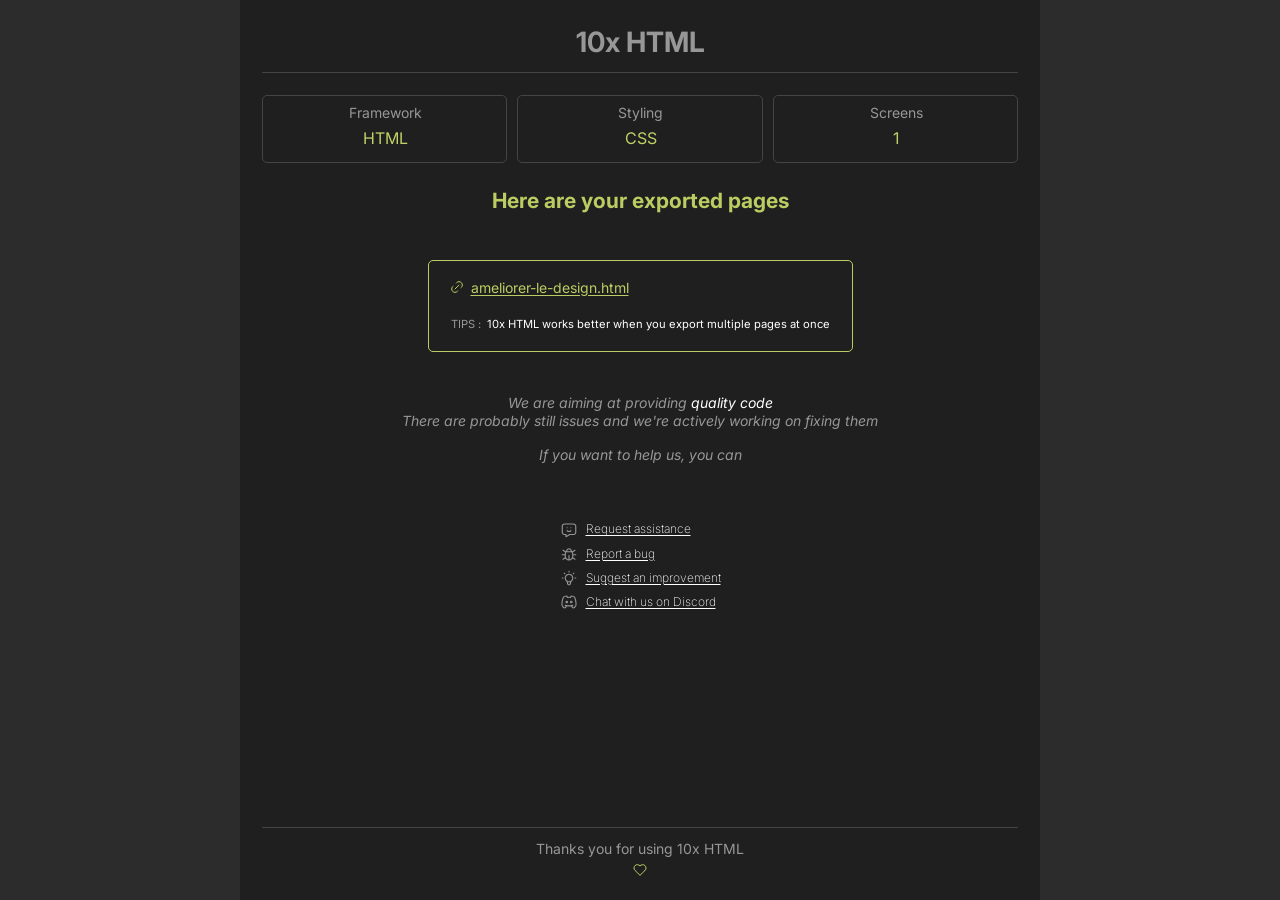
==== index.html @ b8e31357 "Add files via upload" ====
<html>
	<head>
		<link rel="preconnect" href="https://fonts.googleapis.com">
		<link rel="preconnect" href="https://fonts.gstatic.com" crossorigin>
		<link href="https://fonts.googleapis.com/css2?family=Inter:ital,opsz,wght@0,14..32,100..900;1,14..32,100..900&family=Sen:wght@400..800&display=swap" rel="stylesheet">
		
		<style>
			*{
				box-sizing: border-box;
			}
			body {
				background-color:#2C2C2C;
				color:#979797;
				text-align:center;
				line-height:130%;
				font-size:14px;
				font-family: 'Inter', sans-serif;
				margin:0;
				display:flex; flex-direction: column;
				align-items:center;
			}
			.container{
				background-color:#1F1F1F;
				display:flex; flex-direction: column; gap:12px;
				align-items:center;
				padding:14px 22px;
				max-width:800px; min-height:100%;
				width:100%;
				flex-grow:1;
			}
			p{
				margin-top:0; margin-bottom: 0;
			}
			
			/* stats */
			.stats{
				display:flex; gap:10px;
				width:100%;
			}
				
			.stat-item{
				flex-grow:1;
				border-radius:5px;
				border:1px solid #444444;
				display:flex; flex-direction: column; align-items:center; gap:4px;
				padding:8px 6px 12px 8px;
				width:100%;
			}
					
			.stat-item-line{
				display:flex; gap: 6px;
				align-items:center;
				height:24px;
			}
			.stat-item-line .value{
				font-size:16px;
				/* color:white; */
				color:#c1d166;
			}
			.stat-item-line .icon{
				width:22px; height:22px;
			}
			.stat-item-line .icon svg{
				width:100%; height:100%;
			}
			.stat-item-line .value-nb-screen{
				font-size:14px;
			}
			
			h2, a {
				color:#BBCD62;
			}
			a {
				text-decoration:none;
			}
			a:hover{
				text-decoration: underline;;
			}
			.text-white{
				color:white;
			}
			.links-wrapper{
				margin-top:16px;
				display:flex; flex-direction: column; gap:12px;
				align-items:center;
			}
			.container-warning{
				display:flex; gap:8px; align-items:flex-start;
				color:#BBCD62;
				text-align:left;
			}
			.container-warning p{
				text-align:left;
			}
			.container-warning svg{
				margin-top:2px;
			}
			.instruction-readme{
				margin-top:-8px;
				color:#979797;
				font-size:12px;
			}
			
			
			.links{
				display:flex; flex-direction: column;
				align-items: flex-start; gap:4px;
				width:max-content;
				line-height:150%;
				border-radius:5px;
				padding:16px 22px;
				/* background-color:#383838; */
				border:1px solid #BBCD62;
				margin-bottom:20px;
				margin-top:4px;
				text-align:left;
				max-width:100%;
				min-width: 260px;
			}
			.item-link{
				display:flex; gap:8px; align-items:center;
			}
			.item-link svg{
				color:#BBCD62; flex-shrink:0;
			}
			.item-link a{
				text-decoration: underline;
				text-underline-offset: 2px;
			}
			.line{
				width:100%;
				height:0;
				border-top:1px solid #444444;
				margin-top:-10px;
				margin-bottom:10px;
			}
			
			
			.footer{
				border-top:1px solid #444444;
				display:flex; flex-direction: column;
				align-items:center;
				gap:4px;
				margin-top:auto;
				padding:8px 0;
				padding-top:12px;
				width:100%;
			}
			
			.group-tips{
				display:flex; flex-direction: row; gap:6px;
				align-items:flex-start;
				font-size:80%;
				margin-top:12px;
			}
			.italic{
				font-style:italic;
			}
			
			.group-get-help{
				margin-top:10px;
				margin-bottom:20px;
				display:flex; flex-direction: column; align-items:center; gap:16px;
			}
			
			
			.help-container{
				display:flex; flex-direction: column; gap:6px;
				margin-top:40px;
				
			}
			.help-item{
				display:flex; flex-direction: row; gap:8px;
				align-items:center;
			}
			.help-item svg{
				width:18px; height:18px;
			}
			.help-item:hover{ svg{ 
				color:#BBCD62;
			}}
			.help-item a:hover{
				color:#c1d166;
			}
			.help-item a{
				color:white;
				text-decoration:underline;
				text-underline-offset: 2px;
				font-weight:200;
				font-size:12px;
			}
			
		</style>
	</head>	

	<body>
		<div class="container">
			<h1>10x HTML</h1>
			<div class="line"></div>
			
			<div class="stats">
				<div class="stat-item">
					<p class="key">Framework</p>
					<div class="stat-item-line">
						<p class="value">HTML</p>
					</div>
				</div>
				<div class="stat-item">
					<p class="key">Styling</p>
					<div class="stat-item-line">
						<p class="value">CSS</p>
					</div>
				</div>
				<div class="stat-item">
					<p class="key">Screens</p>
					<div class="stat-item-line">
						<p class="value">1</p>
					</div>
				</div>
			</div>
			
			<h2>Here are your exported pages</h2>
			
			<div class="links-wrapper">
				
				

				<div class="links">
					<!-- <a href="/page1.html">1. page1aezruy azkruya zoifuyraz oryzryr</a> -->
					<!-- <a href="/page2.html">2. page2</a> -->
								
				<div class="item-link">
					<svg width="12" height="12" viewBox="0 0 12 12" fill="none" xmlns="http://www.w3.org/2000/svg">
						<path d="M4.00004 8.00016L8.00004 4.00016M5.33337 2.00004L5.64204 1.64271C6.26724 1.01759 7.11517 0.666441 7.99928 0.666504C8.88339 0.666566 9.73126 1.01784 10.3564 1.64304C10.9815 2.26824 11.3326 3.11617 11.3326 4.00028C11.3325 4.88439 10.9812 5.73226 10.356 6.35737L10 6.66671M6.66672 10.0002L6.40205 10.3562C5.76955 10.9816 4.91591 11.3324 4.02639 11.3324C3.13686 11.3324 2.28322 10.9816 1.65072 10.3562C1.33896 10.0479 1.09145 9.68084 0.922528 9.27626C0.753605 8.87167 0.666626 8.4376 0.666626 7.99916C0.666626 7.56073 0.753605 7.12665 0.922528 6.72207C1.09145 6.31748 1.33896 5.95043 1.65072 5.64216L2.00005 5.3335" stroke="currentColor" stroke-linecap="round" stroke-linejoin="round"/>
					</svg>
					<a href="ameliorer-le-design.html">ameliorer-le-design.html</a>
				</div>

					
					<!-- tip multiple pages -->
					
					<div class='group-tips'>
						<p>TIPS : </p>
						<p class="text-white">10x HTML works better when you export multiple pages at once</p>
					</div>
					
				</div>
			</div>
			
			
			
			
			<div class="group-get-help">
				<p class="italic">
					We are aiming at providing <span class="text-white">quality code</span><br />
					There are probably still issues and we're actively working on fixing them
				</p>
				
				<p class="italic">If you want to help us, you can</p>
				
				<div class='help-container'>
					<!-- assistance -->
					<div class='help-item'>
						<svg width="16" height="16" viewBox="0 0 16 16" fill="none" xmlns="http://www.w3.org/2000/svg">
							<path d="M6.33333 5.99984H6.34M9.66667 5.99984H9.67333M6.33333 8.6665C6.55059 8.88824 6.8099 9.06439 7.09608 9.18464C7.38227 9.3049 7.68957 9.36684 8 9.36684C8.31043 9.36684 8.61773 9.3049 8.90392 9.18464C9.1901 9.06439 9.44941 8.88824 9.66667 8.6665M12 2.6665C12.5304 2.6665 13.0391 2.87722 13.4142 3.25229C13.7893 3.62736 14 4.13607 14 4.6665V9.99984C14 10.5303 13.7893 11.039 13.4142 11.4141C13.0391 11.7891 12.5304 11.9998 12 11.9998H8.66667L5.33333 13.9998V11.9998H4C3.46957 11.9998 2.96086 11.7891 2.58579 11.4141C2.21071 11.039 2 10.5303 2 9.99984V4.6665C2 4.13607 2.21071 3.62736 2.58579 3.25229C2.96086 2.87722 3.46957 2.6665 4 2.6665H12Z" stroke="currentColor" stroke-linecap="round" stroke-linejoin="round"/>
						</svg>
						<a href=https://tally.so/r/mKgYrg target="_blank">Request assistance</a>
					</div>
					
					<!-- report bug -->
					<div class='help-item'>
						<svg width="16" height="16" viewBox="0 0 16 16" fill="none" xmlns="http://www.w3.org/2000/svg">
							<path d="M6 6.00016V5.3335C6 4.80306 6.21071 4.29436 6.58579 3.91928C6.96086 3.54421 7.46957 3.3335 8 3.3335C8.53043 3.3335 9.03914 3.54421 9.41421 3.91928C9.78929 4.29436 10 4.80306 10 5.3335V6.00016M8 13.3335C8.88406 13.3335 9.7319 12.9823 10.357 12.3572C10.9821 11.7321 11.3333 10.8842 11.3333 10.0002V8.00016C11.294 7.28588 11.0637 6.59522 10.6667 6.00016H5.33333C4.93627 6.59522 4.70605 7.28588 4.66667 8.00016V10.0002C4.66667 10.8842 5.01786 11.7321 5.64298 12.3572C6.2681 12.9823 7.11595 13.3335 8 13.3335ZM8 13.3335V9.3335M2 8.66683H4.66667M11.3333 8.66683H14M2.66667 12.6668L4.9 11.3335M13.3334 12.6668L11.1 11.3335M2.66667 4.66683L5.16667 6.26683M13.3333 4.66683L10.8333 6.26683" stroke="currentColor" stroke-linecap="round" stroke-linejoin="round"/>
						</svg>
						<a href=https://tally.so/r/mBgzY1 target="_blank">Report a bug</a>
					</div>
					
					<!-- feature idea -->
					<div class='help-item'>
						<svg width="16" height="16" viewBox="0 0 16 16" fill="none" xmlns="http://www.w3.org/2000/svg">
							<path d="M2 8H2.66667M8 2V2.66667M13.3333 8H14M3.73333 3.73333L4.2 4.2M12.2667 3.73333L11.8 4.2M6.46667 11.3333H9.53334M6 10.6667C5.44031 10.2469 5.02689 9.66168 4.81829 8.99389C4.60969 8.32611 4.61649 7.60961 4.83772 6.94591C5.05896 6.2822 5.48341 5.70493 6.05097 5.29586C6.61852 4.88679 7.30039 4.66667 8 4.66667C8.69961 4.66667 9.38148 4.88679 9.94903 5.29586C10.5166 5.70493 10.941 6.2822 11.1623 6.94591C11.3835 7.60961 11.3903 8.32611 11.1817 8.99389C10.9731 9.66168 10.5597 10.2469 10 10.6667C9.73971 10.9243 9.54373 11.2396 9.42791 11.5871C9.3121 11.9345 9.2797 12.3044 9.33333 12.6667C9.33333 13.0203 9.19286 13.3594 8.94281 13.6095C8.69276 13.8595 8.35362 14 8 14C7.64638 14 7.30724 13.8595 7.05719 13.6095C6.80714 13.3594 6.66667 13.0203 6.66667 12.6667C6.7203 12.3044 6.6879 11.9345 6.57209 11.5871C6.45627 11.2396 6.26029 10.9243 6 10.6667Z" stroke="currentColor" stroke-linecap="round" stroke-linejoin="round"/>
						</svg>
						<a href=https://tally.so/r/nGgvOk target="_blank">Suggest an improvement</a>
					</div>
					
					<!-- join discord -->
					<div class='help-item'>
						<svg width="16" height="16" viewBox="0 0 16 16" fill="none" xmlns="http://www.w3.org/2000/svg">
							<path d="M10.3333 11.3332C10.3333 11.9998 11.3333 13.3332 11.6667 13.3332C12.6667 13.3332 13.5553 12.2218 14 11.3332C14.4447 10.2218 14.3333 7.4445 13 3.6665C12.0287 2.98984 11 2.77317 9.99999 2.6665L9.35199 3.9485C8.45793 3.79417 7.54404 3.79417 6.64999 3.9485L5.99999 2.6665C4.99999 2.77317 3.97132 2.98984 2.99999 3.6665C1.66665 7.4445 1.55532 10.2218 1.99999 11.3332C2.44465 12.2218 3.33332 13.3332 4.33332 13.3332C4.66665 13.3332 5.66665 11.9998 5.66665 11.3332M4.66665 10.9998C6.99998 11.6665 8.99998 11.6665 11.3333 10.9998M5.33331 7.99984C5.33331 8.17665 5.40355 8.34622 5.52858 8.47124C5.6536 8.59627 5.82317 8.6665 5.99998 8.6665C6.17679 8.6665 6.34636 8.59627 6.47138 8.47124C6.59641 8.34622 6.66665 8.17665 6.66665 7.99984C6.66665 7.82303 6.59641 7.65346 6.47138 7.52843C6.34636 7.40341 6.17679 7.33317 5.99998 7.33317C5.82317 7.33317 5.6536 7.40341 5.52858 7.52843C5.40355 7.65346 5.33331 7.82303 5.33331 7.99984ZM9.33331 7.99984C9.33331 8.17665 9.40355 8.34622 9.52858 8.47124C9.6536 8.59627 9.82317 8.6665 9.99998 8.6665C10.1768 8.6665 10.3464 8.59627 10.4714 8.47124C10.5964 8.34622 10.6666 8.17665 10.6666 7.99984C10.6666 7.82303 10.5964 7.65346 10.4714 7.52843C10.3464 7.40341 10.1768 7.33317 9.99998 7.33317C9.82317 7.33317 9.6536 7.40341 9.52858 7.52843C9.40355 7.65346 9.33331 7.82303 9.33331 7.99984Z" stroke="currentColor" stroke-linecap="round" stroke-linejoin="round"/>
						</svg>
						<a href=https://discord.gg/FNtZq66Db8 target="_blank">Chat with us on Discord</a>
					</div>
				</div>
			</div>
			
			
			
			<!-- footer help -->
			<div class='footer'>
				<p>Thanks you for using 10x HTML</p>
				<svg width="16" height="16" viewBox="0 0 16 16" fill="none" xmlns="http://www.w3.org/2000/svg">
					<path d="M13 8.38145L8 13.3335L3 8.38145C2.6702 8.06053 2.41043 7.67479 2.23703 7.24854C2.06363 6.82229 1.98037 6.36475 1.99249 5.90474C2.00461 5.44473 2.11184 4.99221 2.30744 4.57568C2.50303 4.15914 2.78275 3.78762 3.12899 3.4845C3.47522 3.18139 3.88047 2.95324 4.3192 2.81444C4.75794 2.67563 5.22067 2.62917 5.67824 2.67799C6.13582 2.7268 6.57833 2.86982 6.97791 3.09806C7.3775 3.32629 7.7255 3.63478 8 4.00412C8.27569 3.63747 8.62409 3.33166 9.0234 3.10585C9.42271 2.88004 9.86433 2.73908 10.3206 2.6918C10.7769 2.64451 11.2381 2.69192 11.6752 2.83105C12.1123 2.97017 12.516 3.19803 12.861 3.50036C13.206 3.80269 13.4849 4.17297 13.6803 4.58805C13.8756 5.00312 13.9832 5.45404 13.9962 5.91259C14.0092 6.37114 13.9275 6.82745 13.7561 7.25295C13.5847 7.67846 13.3273 8.064 13 8.38545" stroke="#BBCD62" stroke-linecap="round" stroke-linejoin="round"/>
				</svg>
			</div>
			
		</div>
	</body>
</html>
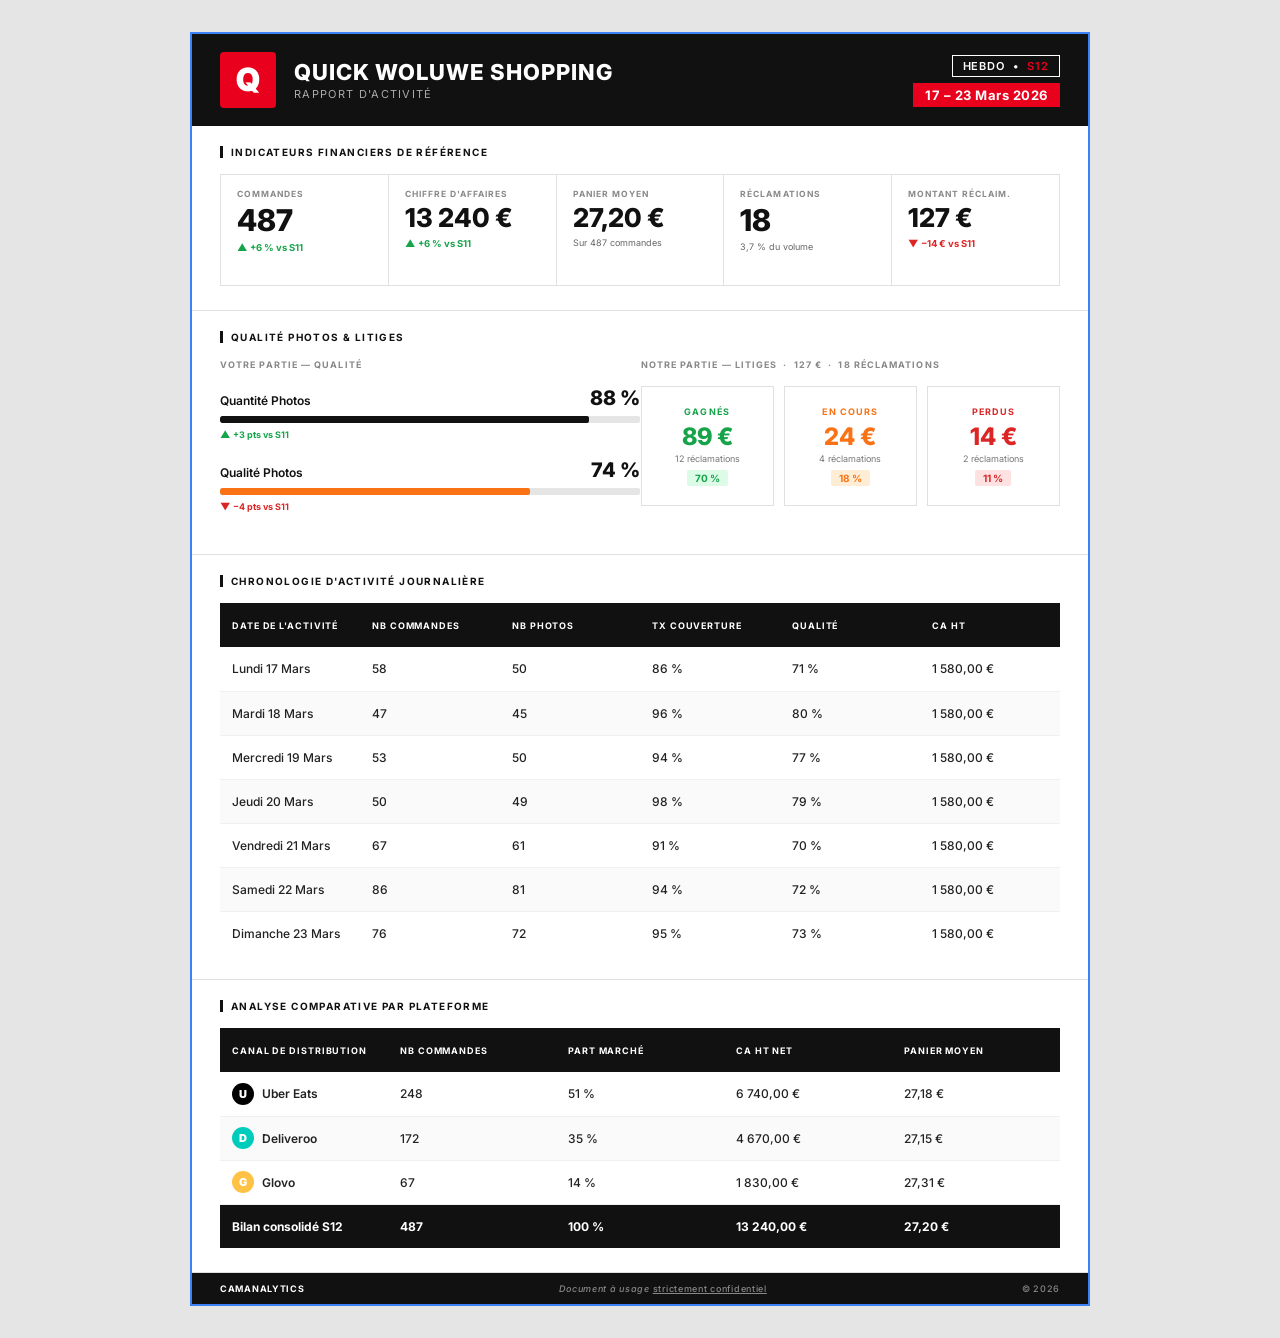
==== commit d8bb5efb: "Update print statement from 'Hello' to 'Goodbye'" ====
--- a/index.html
+++ b/index.html
@@ -1,308 +1,627 @@
-<html>
-	<head>
-		<link rel="preconnect" href="https://fonts.googleapis.com">
-		<link rel="preconnect" href="https://fonts.gstatic.com" crossorigin>
-		<link href="https://fonts.googleapis.com/css2?family=Inter:ital,opsz,wght@0,14..32,100..900;1,14..32,100..900&family=Sen:wght@400..800&display=swap" rel="stylesheet">
-		
-		<style>
-			*{
-				box-sizing: border-box;
-			}
-			body {
-				background-color:#2C2C2C;
-				color:#979797;
-				text-align:center;
-				line-height:130%;
-				font-size:14px;
-				font-family: 'Inter', sans-serif;
-				margin:0;
-				display:flex; flex-direction: column;
-				align-items:center;
-			}
-			.container{
-				background-color:#1F1F1F;
-				display:flex; flex-direction: column; gap:12px;
-				align-items:center;
-				padding:14px 22px;
-				max-width:800px; min-height:100%;
-				width:100%;
-				flex-grow:1;
-			}
-			p{
-				margin-top:0; margin-bottom: 0;
-			}
-			
-			/* stats */
-			.stats{
-				display:flex; gap:10px;
-				width:100%;
-			}
-				
-			.stat-item{
-				flex-grow:1;
-				border-radius:5px;
-				border:1px solid #444444;
-				display:flex; flex-direction: column; align-items:center; gap:4px;
-				padding:8px 6px 12px 8px;
-				width:100%;
-			}
-					
-			.stat-item-line{
-				display:flex; gap: 6px;
-				align-items:center;
-				height:24px;
-			}
-			.stat-item-line .value{
-				font-size:16px;
-				/* color:white; */
-				color:#c1d166;
-			}
-			.stat-item-line .icon{
-				width:22px; height:22px;
-			}
-			.stat-item-line .icon svg{
-				width:100%; height:100%;
-			}
-			.stat-item-line .value-nb-screen{
-				font-size:14px;
-			}
-			
-			h2, a {
-				color:#BBCD62;
-			}
-			a {
-				text-decoration:none;
-			}
-			a:hover{
-				text-decoration: underline;;
-			}
-			.text-white{
-				color:white;
-			}
-			.links-wrapper{
-				margin-top:16px;
-				display:flex; flex-direction: column; gap:12px;
-				align-items:center;
-			}
-			.container-warning{
-				display:flex; gap:8px; align-items:flex-start;
-				color:#BBCD62;
-				text-align:left;
-			}
-			.container-warning p{
-				text-align:left;
-			}
-			.container-warning svg{
-				margin-top:2px;
-			}
-			.instruction-readme{
-				margin-top:-8px;
-				color:#979797;
-				font-size:12px;
-			}
-			
-			
-			.links{
-				display:flex; flex-direction: column;
-				align-items: flex-start; gap:4px;
-				width:max-content;
-				line-height:150%;
-				border-radius:5px;
-				padding:16px 22px;
-				/* background-color:#383838; */
-				border:1px solid #BBCD62;
-				margin-bottom:20px;
-				margin-top:4px;
-				text-align:left;
-				max-width:100%;
-				min-width: 260px;
-			}
-			.item-link{
-				display:flex; gap:8px; align-items:center;
-			}
-			.item-link svg{
-				color:#BBCD62; flex-shrink:0;
-			}
-			.item-link a{
-				text-decoration: underline;
-				text-underline-offset: 2px;
-			}
-			.line{
-				width:100%;
-				height:0;
-				border-top:1px solid #444444;
-				margin-top:-10px;
-				margin-bottom:10px;
-			}
-			
-			
-			.footer{
-				border-top:1px solid #444444;
-				display:flex; flex-direction: column;
-				align-items:center;
-				gap:4px;
-				margin-top:auto;
-				padding:8px 0;
-				padding-top:12px;
-				width:100%;
-			}
-			
-			.group-tips{
-				display:flex; flex-direction: row; gap:6px;
-				align-items:flex-start;
-				font-size:80%;
-				margin-top:12px;
-			}
-			.italic{
-				font-style:italic;
-			}
-			
-			.group-get-help{
-				margin-top:10px;
-				margin-bottom:20px;
-				display:flex; flex-direction: column; align-items:center; gap:16px;
-			}
-			
-			
-			.help-container{
-				display:flex; flex-direction: column; gap:6px;
-				margin-top:40px;
-				
-			}
-			.help-item{
-				display:flex; flex-direction: row; gap:8px;
-				align-items:center;
-			}
-			.help-item svg{
-				width:18px; height:18px;
-			}
-			.help-item:hover{ svg{ 
-				color:#BBCD62;
-			}}
-			.help-item a:hover{
-				color:#c1d166;
-			}
-			.help-item a{
-				color:white;
-				text-decoration:underline;
-				text-underline-offset: 2px;
-				font-weight:200;
-				font-size:12px;
-			}
-			
-		</style>
-	</head>	
-
-	<body>
-		<div class="container">
-			<h1>10x HTML</h1>
-			<div class="line"></div>
-			
-			<div class="stats">
-				<div class="stat-item">
-					<p class="key">Framework</p>
-					<div class="stat-item-line">
-						<p class="value">HTML</p>
-					</div>
-				</div>
-				<div class="stat-item">
-					<p class="key">Styling</p>
-					<div class="stat-item-line">
-						<p class="value">CSS</p>
-					</div>
-				</div>
-				<div class="stat-item">
-					<p class="key">Screens</p>
-					<div class="stat-item-line">
-						<p class="value">1</p>
-					</div>
-				</div>
-			</div>
-			
-			<h2>Here are your exported pages</h2>
-			
-			<div class="links-wrapper">
-				
-				
-
-				<div class="links">
-					<!-- <a href="/page1.html">1. page1aezruy azkruya zoifuyraz oryzryr</a> -->
-					<!-- <a href="/page2.html">2. page2</a> -->
-								
-				<div class="item-link">
-					<svg width="12" height="12" viewBox="0 0 12 12" fill="none" xmlns="http://www.w3.org/2000/svg">
-						<path d="M4.00004 8.00016L8.00004 4.00016M5.33337 2.00004L5.64204 1.64271C6.26724 1.01759 7.11517 0.666441 7.99928 0.666504C8.88339 0.666566 9.73126 1.01784 10.3564 1.64304C10.9815 2.26824 11.3326 3.11617 11.3326 4.00028C11.3325 4.88439 10.9812 5.73226 10.356 6.35737L10 6.66671M6.66672 10.0002L6.40205 10.3562C5.76955 10.9816 4.91591 11.3324 4.02639 11.3324C3.13686 11.3324 2.28322 10.9816 1.65072 10.3562C1.33896 10.0479 1.09145 9.68084 0.922528 9.27626C0.753605 8.87167 0.666626 8.4376 0.666626 7.99916C0.666626 7.56073 0.753605 7.12665 0.922528 6.72207C1.09145 6.31748 1.33896 5.95043 1.65072 5.64216L2.00005 5.3335" stroke="currentColor" stroke-linecap="round" stroke-linejoin="round"/>
-					</svg>
-					<a href="ameliorer-le-design.html">ameliorer-le-design.html</a>
-				</div>
-
-					
-					<!-- tip multiple pages -->
-					
-					<div class='group-tips'>
-						<p>TIPS : </p>
-						<p class="text-white">10x HTML works better when you export multiple pages at once</p>
-					</div>
-					
-				</div>
-			</div>
-			
-			
-			
-			
-			<div class="group-get-help">
-				<p class="italic">
-					We are aiming at providing <span class="text-white">quality code</span><br />
-					There are probably still issues and we're actively working on fixing them
-				</p>
-				
-				<p class="italic">If you want to help us, you can</p>
-				
-				<div class='help-container'>
-					<!-- assistance -->
-					<div class='help-item'>
-						<svg width="16" height="16" viewBox="0 0 16 16" fill="none" xmlns="http://www.w3.org/2000/svg">
-							<path d="M6.33333 5.99984H6.34M9.66667 5.99984H9.67333M6.33333 8.6665C6.55059 8.88824 6.8099 9.06439 7.09608 9.18464C7.38227 9.3049 7.68957 9.36684 8 9.36684C8.31043 9.36684 8.61773 9.3049 8.90392 9.18464C9.1901 9.06439 9.44941 8.88824 9.66667 8.6665M12 2.6665C12.5304 2.6665 13.0391 2.87722 13.4142 3.25229C13.7893 3.62736 14 4.13607 14 4.6665V9.99984C14 10.5303 13.7893 11.039 13.4142 11.4141C13.0391 11.7891 12.5304 11.9998 12 11.9998H8.66667L5.33333 13.9998V11.9998H4C3.46957 11.9998 2.96086 11.7891 2.58579 11.4141C2.21071 11.039 2 10.5303 2 9.99984V4.6665C2 4.13607 2.21071 3.62736 2.58579 3.25229C2.96086 2.87722 3.46957 2.6665 4 2.6665H12Z" stroke="currentColor" stroke-linecap="round" stroke-linejoin="round"/>
-						</svg>
-						<a href=https://tally.so/r/mKgYrg target="_blank">Request assistance</a>
-					</div>
-					
-					<!-- report bug -->
-					<div class='help-item'>
-						<svg width="16" height="16" viewBox="0 0 16 16" fill="none" xmlns="http://www.w3.org/2000/svg">
-							<path d="M6 6.00016V5.3335C6 4.80306 6.21071 4.29436 6.58579 3.91928C6.96086 3.54421 7.46957 3.3335 8 3.3335C8.53043 3.3335 9.03914 3.54421 9.41421 3.91928C9.78929 4.29436 10 4.80306 10 5.3335V6.00016M8 13.3335C8.88406 13.3335 9.7319 12.9823 10.357 12.3572C10.9821 11.7321 11.3333 10.8842 11.3333 10.0002V8.00016C11.294 7.28588 11.0637 6.59522 10.6667 6.00016H5.33333C4.93627 6.59522 4.70605 7.28588 4.66667 8.00016V10.0002C4.66667 10.8842 5.01786 11.7321 5.64298 12.3572C6.2681 12.9823 7.11595 13.3335 8 13.3335ZM8 13.3335V9.3335M2 8.66683H4.66667M11.3333 8.66683H14M2.66667 12.6668L4.9 11.3335M13.3334 12.6668L11.1 11.3335M2.66667 4.66683L5.16667 6.26683M13.3333 4.66683L10.8333 6.26683" stroke="currentColor" stroke-linecap="round" stroke-linejoin="round"/>
-						</svg>
-						<a href=https://tally.so/r/mBgzY1 target="_blank">Report a bug</a>
-					</div>
-					
-					<!-- feature idea -->
-					<div class='help-item'>
-						<svg width="16" height="16" viewBox="0 0 16 16" fill="none" xmlns="http://www.w3.org/2000/svg">
-							<path d="M2 8H2.66667M8 2V2.66667M13.3333 8H14M3.73333 3.73333L4.2 4.2M12.2667 3.73333L11.8 4.2M6.46667 11.3333H9.53334M6 10.6667C5.44031 10.2469 5.02689 9.66168 4.81829 8.99389C4.60969 8.32611 4.61649 7.60961 4.83772 6.94591C5.05896 6.2822 5.48341 5.70493 6.05097 5.29586C6.61852 4.88679 7.30039 4.66667 8 4.66667C8.69961 4.66667 9.38148 4.88679 9.94903 5.29586C10.5166 5.70493 10.941 6.2822 11.1623 6.94591C11.3835 7.60961 11.3903 8.32611 11.1817 8.99389C10.9731 9.66168 10.5597 10.2469 10 10.6667C9.73971 10.9243 9.54373 11.2396 9.42791 11.5871C9.3121 11.9345 9.2797 12.3044 9.33333 12.6667C9.33333 13.0203 9.19286 13.3594 8.94281 13.6095C8.69276 13.8595 8.35362 14 8 14C7.64638 14 7.30724 13.8595 7.05719 13.6095C6.80714 13.3594 6.66667 13.0203 6.66667 12.6667C6.7203 12.3044 6.6879 11.9345 6.57209 11.5871C6.45627 11.2396 6.26029 10.9243 6 10.6667Z" stroke="currentColor" stroke-linecap="round" stroke-linejoin="round"/>
-						</svg>
-						<a href=https://tally.so/r/nGgvOk target="_blank">Suggest an improvement</a>
-					</div>
-					
-					<!-- join discord -->
-					<div class='help-item'>
-						<svg width="16" height="16" viewBox="0 0 16 16" fill="none" xmlns="http://www.w3.org/2000/svg">
-							<path d="M10.3333 11.3332C10.3333 11.9998 11.3333 13.3332 11.6667 13.3332C12.6667 13.3332 13.5553 12.2218 14 11.3332C14.4447 10.2218 14.3333 7.4445 13 3.6665C12.0287 2.98984 11 2.77317 9.99999 2.6665L9.35199 3.9485C8.45793 3.79417 7.54404 3.79417 6.64999 3.9485L5.99999 2.6665C4.99999 2.77317 3.97132 2.98984 2.99999 3.6665C1.66665 7.4445 1.55532 10.2218 1.99999 11.3332C2.44465 12.2218 3.33332 13.3332 4.33332 13.3332C4.66665 13.3332 5.66665 11.9998 5.66665 11.3332M4.66665 10.9998C6.99998 11.6665 8.99998 11.6665 11.3333 10.9998M5.33331 7.99984C5.33331 8.17665 5.40355 8.34622 5.52858 8.47124C5.6536 8.59627 5.82317 8.6665 5.99998 8.6665C6.17679 8.6665 6.34636 8.59627 6.47138 8.47124C6.59641 8.34622 6.66665 8.17665 6.66665 7.99984C6.66665 7.82303 6.59641 7.65346 6.47138 7.52843C6.34636 7.40341 6.17679 7.33317 5.99998 7.33317C5.82317 7.33317 5.6536 7.40341 5.52858 7.52843C5.40355 7.65346 5.33331 7.82303 5.33331 7.99984ZM9.33331 7.99984C9.33331 8.17665 9.40355 8.34622 9.52858 8.47124C9.6536 8.59627 9.82317 8.6665 9.99998 8.6665C10.1768 8.6665 10.3464 8.59627 10.4714 8.47124C10.5964 8.34622 10.6666 8.17665 10.6666 7.99984C10.6666 7.82303 10.5964 7.65346 10.4714 7.52843C10.3464 7.40341 10.1768 7.33317 9.99998 7.33317C9.82317 7.33317 9.6536 7.40341 9.52858 7.52843C9.40355 7.65346 9.33331 7.82303 9.33331 7.99984Z" stroke="currentColor" stroke-linecap="round" stroke-linejoin="round"/>
-						</svg>
-						<a href=https://discord.gg/FNtZq66Db8 target="_blank">Chat with us on Discord</a>
-					</div>
-				</div>
-			</div>
-			
-			
-			
-			<!-- footer help -->
-			<div class='footer'>
-				<p>Thanks you for using 10x HTML</p>
-				<svg width="16" height="16" viewBox="0 0 16 16" fill="none" xmlns="http://www.w3.org/2000/svg">
-					<path d="M13 8.38145L8 13.3335L3 8.38145C2.6702 8.06053 2.41043 7.67479 2.23703 7.24854C2.06363 6.82229 1.98037 6.36475 1.99249 5.90474C2.00461 5.44473 2.11184 4.99221 2.30744 4.57568C2.50303 4.15914 2.78275 3.78762 3.12899 3.4845C3.47522 3.18139 3.88047 2.95324 4.3192 2.81444C4.75794 2.67563 5.22067 2.62917 5.67824 2.67799C6.13582 2.7268 6.57833 2.86982 6.97791 3.09806C7.3775 3.32629 7.7255 3.63478 8 4.00412C8.27569 3.63747 8.62409 3.33166 9.0234 3.10585C9.42271 2.88004 9.86433 2.73908 10.3206 2.6918C10.7769 2.64451 11.2381 2.69192 11.6752 2.83105C12.1123 2.97017 12.516 3.19803 12.861 3.50036C13.206 3.80269 13.4849 4.17297 13.6803 4.58805C13.8756 5.00312 13.9832 5.45404 13.9962 5.91259C14.0092 6.37114 13.9275 6.82745 13.7561 7.25295C13.5847 7.67846 13.3273 8.064 13 8.38545" stroke="#BBCD62" stroke-linecap="round" stroke-linejoin="round"/>
-				</svg>
-			</div>
-			
-		</div>
-	</body>
-</html>+<!DOCTYPE html>
+<html lang="fr">
+<head>
+  <meta charset="UTF-8" />
+  <meta name="viewport" content="width=device-width, initial-scale=1.0" />
+  <title>Quick Woluwe Shopping — Rapport Hebdo S12</title>
+  <style>
+    @import url('https://fonts.googleapis.com/css2?family=Inter:wght@300;400;500;600;700;800;900&display=swap');
+
+    *, *::before, *::after { box-sizing: border-box; margin: 0; padding: 0; }
+
+    body {
+      font-family: 'Inter', sans-serif;
+      background: #e5e5e5;
+      display: flex;
+      justify-content: center;
+      padding: 32px 16px;
+      min-height: 100vh;
+    }
+
+    .page {
+      width: 900px;
+      background: #fff;
+      border: 2px solid #3b82f6;
+      overflow: hidden;
+    }
+
+    /* ── HEADER ── */
+    .header {
+      background: #111;
+      color: #fff;
+      display: flex;
+      align-items: center;
+      justify-content: space-between;
+      padding: 18px 28px;
+    }
+
+    .header-left {
+      display: flex;
+      align-items: center;
+      gap: 18px;
+    }
+
+    .logo-box {
+      background: #e8001c;
+      width: 56px;
+      height: 56px;
+      display: flex;
+      align-items: center;
+      justify-content: center;
+      border-radius: 4px;
+      flex-shrink: 0;
+    }
+
+    .logo-box span {
+      color: #fff;
+      font-size: 32px;
+      font-weight: 900;
+      line-height: 1;
+    }
+
+    .header-title h1 {
+      font-size: 22px;
+      font-weight: 800;
+      letter-spacing: 0.04em;
+      text-transform: uppercase;
+    }
+
+    .header-title p {
+      font-size: 11px;
+      font-weight: 400;
+      letter-spacing: 0.12em;
+      color: #aaa;
+      text-transform: uppercase;
+      margin-top: 2px;
+    }
+
+    .header-right {
+      text-align: right;
+    }
+
+    .badge-week {
+      display: inline-block;
+      border: 1px solid #fff;
+      padding: 3px 10px;
+      font-size: 11px;
+      font-weight: 600;
+      letter-spacing: 0.08em;
+      text-transform: uppercase;
+      margin-bottom: 6px;
+    }
+
+    .badge-week span {
+      color: #e8001c;
+    }
+
+    .header-date {
+      font-size: 13px;
+      font-weight: 700;
+      letter-spacing: 0.04em;
+      background: #e8001c;
+      padding: 4px 12px;
+      display: inline-block;
+    }
+
+    /* ── SECTIONS ── */
+    .section {
+      padding: 20px 28px 24px;
+      border-bottom: 1px solid #e0e0e0;
+    }
+
+    .section:last-child { border-bottom: none; }
+
+    .section-title {
+      font-size: 10px;
+      font-weight: 700;
+      letter-spacing: 0.14em;
+      text-transform: uppercase;
+      color: #111;
+      margin-bottom: 16px;
+      display: flex;
+      align-items: center;
+      gap: 8px;
+    }
+
+    .section-title::before {
+      content: '';
+      display: inline-block;
+      width: 3px;
+      height: 12px;
+      background: #111;
+    }
+
+    /* ── KPI CARDS ── */
+    .kpi-row {
+      display: grid;
+      grid-template-columns: repeat(5, 1fr);
+      gap: 1px;
+      background: #e0e0e0;
+      border: 1px solid #e0e0e0;
+    }
+
+    .kpi-card {
+      background: #fff;
+      padding: 14px 16px 12px;
+      min-height: 110px;
+      display: flex;
+      flex-direction: column;
+      justify-content: flex-start;
+    }
+
+    .kpi-label {
+      font-size: 8.5px;
+      font-weight: 700;
+      letter-spacing: 0.12em;
+      text-transform: uppercase;
+      color: #888;
+      margin-bottom: 6px;
+    }
+
+    .kpi-value {
+      font-size: 30px;
+      font-weight: 800;
+      color: #111;
+      line-height: 1;
+      margin-bottom: 6px;
+    }
+
+    .kpi-value.euro::after { content: ' €'; font-size: 22px; }
+
+    .kpi-sub {
+      font-size: 9px;
+      color: #666;
+      margin-bottom: 4px;
+    }
+
+    .delta {
+      font-size: 9.5px;
+      font-weight: 700;
+      display: flex;
+      align-items: center;
+      gap: 3px;
+    }
+    .delta.up   { color: #16a34a; }
+    .delta.down { color: #dc2626; }
+
+    .delta .arrow { font-size: 10px; }
+
+    /* ── QUALITÉ & LITIGES ── */
+    .qualite-grid {
+      display: grid;
+      grid-template-columns: 1fr 1px 1fr;
+      gap: 0;
+    }
+
+    .qualite-divider {
+      background: #e0e0e0;
+      margin: 0 24px;
+    }
+
+    .qualite-sub-title {
+      font-size: 9px;
+      font-weight: 700;
+      letter-spacing: 0.12em;
+      text-transform: uppercase;
+      color: #888;
+      margin-bottom: 16px;
+    }
+
+    .progress-item {
+      margin-bottom: 18px;
+    }
+
+    .progress-header {
+      display: flex;
+      justify-content: space-between;
+      align-items: baseline;
+      margin-bottom: 6px;
+    }
+
+    .progress-label {
+      font-size: 12px;
+      font-weight: 600;
+      color: #111;
+    }
+
+    .progress-pct {
+      font-size: 20px;
+      font-weight: 800;
+      color: #111;
+    }
+
+    .progress-bar-bg {
+      height: 7px;
+      background: #e5e5e5;
+      border-radius: 2px;
+      overflow: hidden;
+      margin-bottom: 5px;
+    }
+
+    .progress-bar-fill {
+      height: 100%;
+      border-radius: 2px;
+    }
+    .fill-dark   { background: #111; }
+    .fill-orange { background: #f97316; }
+
+    .litiges-cards {
+      display: grid;
+      grid-template-columns: repeat(3, 1fr);
+      gap: 10px;
+    }
+
+    .litige-card {
+      border: 1px solid #e0e0e0;
+      padding: 12px 14px;
+      text-align: center;
+      min-height: 120px;
+      display: flex;
+      flex-direction: column;
+      align-items: center;
+      justify-content: center;
+    }
+
+    .litige-card-label {
+      font-size: 9px;
+      font-weight: 700;
+      letter-spacing: 0.12em;
+      text-transform: uppercase;
+      margin-bottom: 8px;
+    }
+    .litige-card-label.green  { color: #16a34a; }
+    .litige-card-label.orange { color: #f97316; }
+    .litige-card-label.red    { color: #dc2626; }
+
+    .litige-card-amount {
+      font-size: 24px;
+      font-weight: 800;
+      line-height: 1;
+      margin-bottom: 4px;
+    }
+    .litige-card-amount.green  { color: #16a34a; }
+    .litige-card-amount.orange { color: #f97316; }
+    .litige-card-amount.red    { color: #dc2626; }
+
+    .litige-card-rec {
+      font-size: 9px;
+      color: #777;
+      margin-bottom: 6px;
+    }
+
+    .litige-card-pct {
+      display: inline-block;
+      padding: 2px 8px;
+      font-size: 10px;
+      font-weight: 700;
+      border-radius: 2px;
+    }
+    .pct-green  { background: #dcfce7; color: #16a34a; }
+    .pct-orange { background: #ffedd5; color: #f97316; }
+    .pct-red    { background: #fee2e2; color: #dc2626; }
+
+    /* ── TABLE SHARED ── */
+    table {
+      width: 100%;
+      border-collapse: collapse;
+      table-layout: fixed;
+    }
+
+    thead tr {
+      background: #111;
+      color: #fff;
+    }
+
+    thead th,
+    tbody td {
+      width: var(--col-width, 16.666%);
+      height: 44px;
+      padding: 10px 12px;
+      text-align: left;
+      vertical-align: middle;
+      overflow: hidden;
+      text-overflow: ellipsis;
+      white-space: nowrap;
+    }
+
+    thead th {
+      font-size: 9px;
+      font-weight: 700;
+      letter-spacing: 0.1em;
+      text-transform: uppercase;
+    }
+
+    tbody td:first-child {
+      white-space: normal;
+    }
+
+    table.cols-5 {
+      --col-width: 20%;
+    }
+
+    table.cols-6 {
+      --col-width: 16.666%;
+    }
+
+    tbody tr {
+      border-bottom: 1px solid #f0f0f0;
+    }
+
+    tbody tr:last-child { border-bottom: none; }
+
+    tbody tr:nth-child(even) { background: #fafafa; }
+
+    tbody td {
+      font-size: 12px;
+      font-weight: 500;
+      color: #222;
+    }
+
+    /* ── PLATFORM TABLE ── */
+    .platform-icon {
+      display: inline-flex;
+      align-items: center;
+      gap: 8px;
+      font-weight: 600;
+    }
+
+    .icon-circle {
+      width: 22px;
+      height: 22px;
+      border-radius: 50%;
+      display: inline-flex;
+      align-items: center;
+      justify-content: center;
+      font-size: 11px;
+      font-weight: 900;
+      flex-shrink: 0;
+    }
+    .icon-ue  { background: #000; color: #fff; }
+    .icon-del { background: #00ccbc; color: #fff; }
+    .icon-glo { background: #ffc244; color: #fff; }
+
+    .bilan-row td {
+      background: #111 !important;
+      color: #fff !important;
+      font-weight: 700 !important;
+      font-size: 12px;
+    }
+
+    /* ── FOOTER ── */
+    .footer {
+      background: #111;
+      color: #888;
+      display: flex;
+      align-items: center;
+      justify-content: space-between;
+      padding: 10px 28px;
+      font-size: 9px;
+      font-weight: 500;
+      letter-spacing: 0.08em;
+      text-transform: uppercase;
+    }
+
+    .footer span.brand {
+      color: #fff;
+      font-weight: 700;
+    }
+
+    .footer span.confidential {
+      font-style: italic;
+      text-transform: none;
+      font-size: 9px;
+    }
+
+    .footer span.confidential em {
+      font-style: normal;
+      text-decoration: underline;
+    }
+  </style>
+</head>
+<body>
+<div class="page">
+
+  <!-- HEADER -->
+  <div class="header">
+    <div class="header-left">
+      <div class="logo-box"><span>Q</span></div>
+      <div class="header-title">
+        <h1>Quick Woluwe Shopping</h1>
+        <p>Rapport d'activité</p>
+      </div>
+    </div>
+    <div class="header-right">
+      <div class="badge-week">HEBDO &nbsp;•&nbsp; <span>S12</span></div><br>
+      <div class="header-date">17 – 23 Mars 2026</div>
+    </div>
+  </div>
+
+  <!-- SECTION 1 : KPI FINANCIERS -->
+  <div class="section">
+    <div class="section-title">Indicateurs financiers de référence</div>
+    <div class="kpi-row">
+
+      <div class="kpi-card">
+        <div class="kpi-label">Commandes</div>
+        <div class="kpi-value">487</div>
+        <div class="delta up"><span class="arrow">▲</span> +6 % vs S11</div>
+      </div>
+
+      <div class="kpi-card">
+        <div class="kpi-label">Chiffre d'affaires</div>
+        <div class="kpi-value" style="font-size:26px;">13 240 €</div>
+        <div class="delta up"><span class="arrow">▲</span> +6 % vs S11</div>
+      </div>
+
+      <div class="kpi-card">
+        <div class="kpi-label">Panier moyen</div>
+        <div class="kpi-value" style="font-size:26px;">27,20 €</div>
+        <div class="kpi-sub">Sur 487 commandes</div>
+      </div>
+
+      <div class="kpi-card">
+        <div class="kpi-label">Réclamations</div>
+        <div class="kpi-value">18</div>
+        <div class="kpi-sub">3,7 % du volume</div>
+      </div>
+
+      <div class="kpi-card">
+        <div class="kpi-label">Montant réclaim.</div>
+        <div class="kpi-value" style="font-size:26px;">127 €</div>
+        <div class="delta down"><span class="arrow">▼</span> −14 € vs S11</div>
+      </div>
+
+    </div>
+  </div>
+
+  <!-- SECTION 2 : QUALITÉ & LITIGES -->
+  <div class="section">
+    <div class="section-title">Qualité photos &amp; litiges</div>
+    <div class="qualite-grid">
+
+      <!-- Qualité -->
+      <div>
+        <div class="qualite-sub-title">Votre partie — Qualité</div>
+
+        <div class="progress-item">
+          <div class="progress-header">
+            <span class="progress-label">Quantité Photos</span>
+            <span class="progress-pct">88 %</span>
+          </div>
+          <div class="progress-bar-bg">
+            <div class="progress-bar-fill fill-dark" style="width:88%"></div>
+          </div>
+          <div class="delta up" style="font-size:9px;"><span class="arrow">▲</span> +3 pts vs S11</div>
+        </div>
+
+        <div class="progress-item">
+          <div class="progress-header">
+            <span class="progress-label">Qualité Photos</span>
+            <span class="progress-pct">74 %</span>
+          </div>
+          <div class="progress-bar-bg">
+            <div class="progress-bar-fill fill-orange" style="width:74%"></div>
+          </div>
+          <div class="delta down" style="font-size:9px;"><span class="arrow">▼</span> −4 pts vs S11</div>
+        </div>
+      </div>
+
+      <!-- Divider -->
+      <div class="qualite-divider"></div>
+
+      <!-- Litiges -->
+      <div>
+        <div class="qualite-sub-title">Notre partie — Litiges &nbsp;·&nbsp; 127 € &nbsp;·&nbsp; 18 réclamations</div>
+        <div class="litiges-cards">
+
+          <div class="litige-card">
+            <div class="litige-card-label green">Gagnés</div>
+            <div class="litige-card-amount green">89 €</div>
+            <div class="litige-card-rec">12 réclamations</div>
+            <span class="litige-card-pct pct-green">70 %</span>
+          </div>
+
+          <div class="litige-card">
+            <div class="litige-card-label orange">En cours</div>
+            <div class="litige-card-amount orange">24 €</div>
+            <div class="litige-card-rec">4 réclamations</div>
+            <span class="litige-card-pct pct-orange">18 %</span>
+          </div>
+
+          <div class="litige-card">
+            <div class="litige-card-label red">Perdus</div>
+            <div class="litige-card-amount red">14 €</div>
+            <div class="litige-card-rec">2 réclamations</div>
+            <span class="litige-card-pct pct-red">11 %</span>
+          </div>
+
+        </div>
+      </div>
+    </div>
+  </div>
+
+  <!-- SECTION 3 : CHRONOLOGIE JOURNALIÈRE -->
+  <div class="section">
+    <div class="section-title">Chronologie d'activité journalière</div>
+    <table class="cols-6">
+      <thead>
+        <tr>
+          <th>Date de l'activité</th>
+          <th>NB Commandes</th>
+          <th>NB Photos</th>
+          <th>Tx couverture</th>
+          <th>Qualité</th>
+          <th>CA HT</th>
+        </tr>
+      </thead>
+      <tbody>
+        <tr><td>Lundi 17 Mars</td><td>58</td><td>50</td><td>86 %</td><td>71 %</td><td>1 580,00 €</td></tr>
+        <tr><td>Mardi 18 Mars</td><td>47</td><td>45</td><td>96 %</td><td>80 %</td><td>1 580,00 €</td></tr>
+        <tr><td>Mercredi 19 Mars</td><td>53</td><td>50</td><td>94 %</td><td>77 %</td><td>1 580,00 €</td></tr>
+        <tr><td>Jeudi 20 Mars</td><td>50</td><td>49</td><td>98 %</td><td>79 %</td><td>1 580,00 €</td></tr>
+        <tr><td>Vendredi 21 Mars</td><td>67</td><td>61</td><td>91 %</td><td>70 %</td><td>1 580,00 €</td></tr>
+        <tr><td>Samedi 22 Mars</td><td>86</td><td>81</td><td>94 %</td><td>72 %</td><td>1 580,00 €</td></tr>
+        <tr><td>Dimanche 23 Mars</td><td>76</td><td>72</td><td>95 %</td><td>73 %</td><td>1 580,00 €</td></tr>
+      </tbody>
+    </table>
+  </div>
+
+  <!-- SECTION 4 : ANALYSE PAR PLATEFORME -->
+  <div class="section">
+    <div class="section-title">Analyse comparative par plateforme</div>
+    <table class="cols-5">
+      <thead>
+        <tr>
+          <th>Canal de distribution</th>
+          <th>NB Commandes</th>
+          <th>Part marché</th>
+          <th>CA HT net</th>
+          <th>Panier moyen</th>
+        </tr>
+      </thead>
+      <tbody>
+        <tr>
+          <td>
+            <span class="platform-icon">
+              <span class="icon-circle icon-ue">U</span>
+              Uber Eats
+            </span>
+          </td>
+          <td>248</td><td>51 %</td><td>6 740,00 €</td><td>27,18 €</td>
+        </tr>
+        <tr>
+          <td>
+            <span class="platform-icon">
+              <span class="icon-circle icon-del">D</span>
+              Deliveroo
+            </span>
+          </td>
+          <td>172</td><td>35 %</td><td>4 670,00 €</td><td>27,15 €</td>
+        </tr>
+        <tr>
+          <td>
+            <span class="platform-icon">
+              <span class="icon-circle icon-glo">G</span>
+              Glovo
+            </span>
+          </td>
+          <td>67</td><td>14 %</td><td>1 830,00 €</td><td>27,31 €</td>
+        </tr>
+        <tr class="bilan-row">
+          <td>Bilan consolidé S12</td>
+          <td>487</td><td>100 %</td><td>13 240,00 €</td><td>27,20 €</td>
+        </tr>
+      </tbody>
+    </table>
+  </div>
+
+  <!-- FOOTER -->
+  <div class="footer">
+    <span class="brand">Camanalytics</span>
+    <span class="confidential">Document à usage <em>strictement confidentiel</em></span>
+    <span>© 2026</span>
+  </div>
+
+</div>
+</body>
+</html>
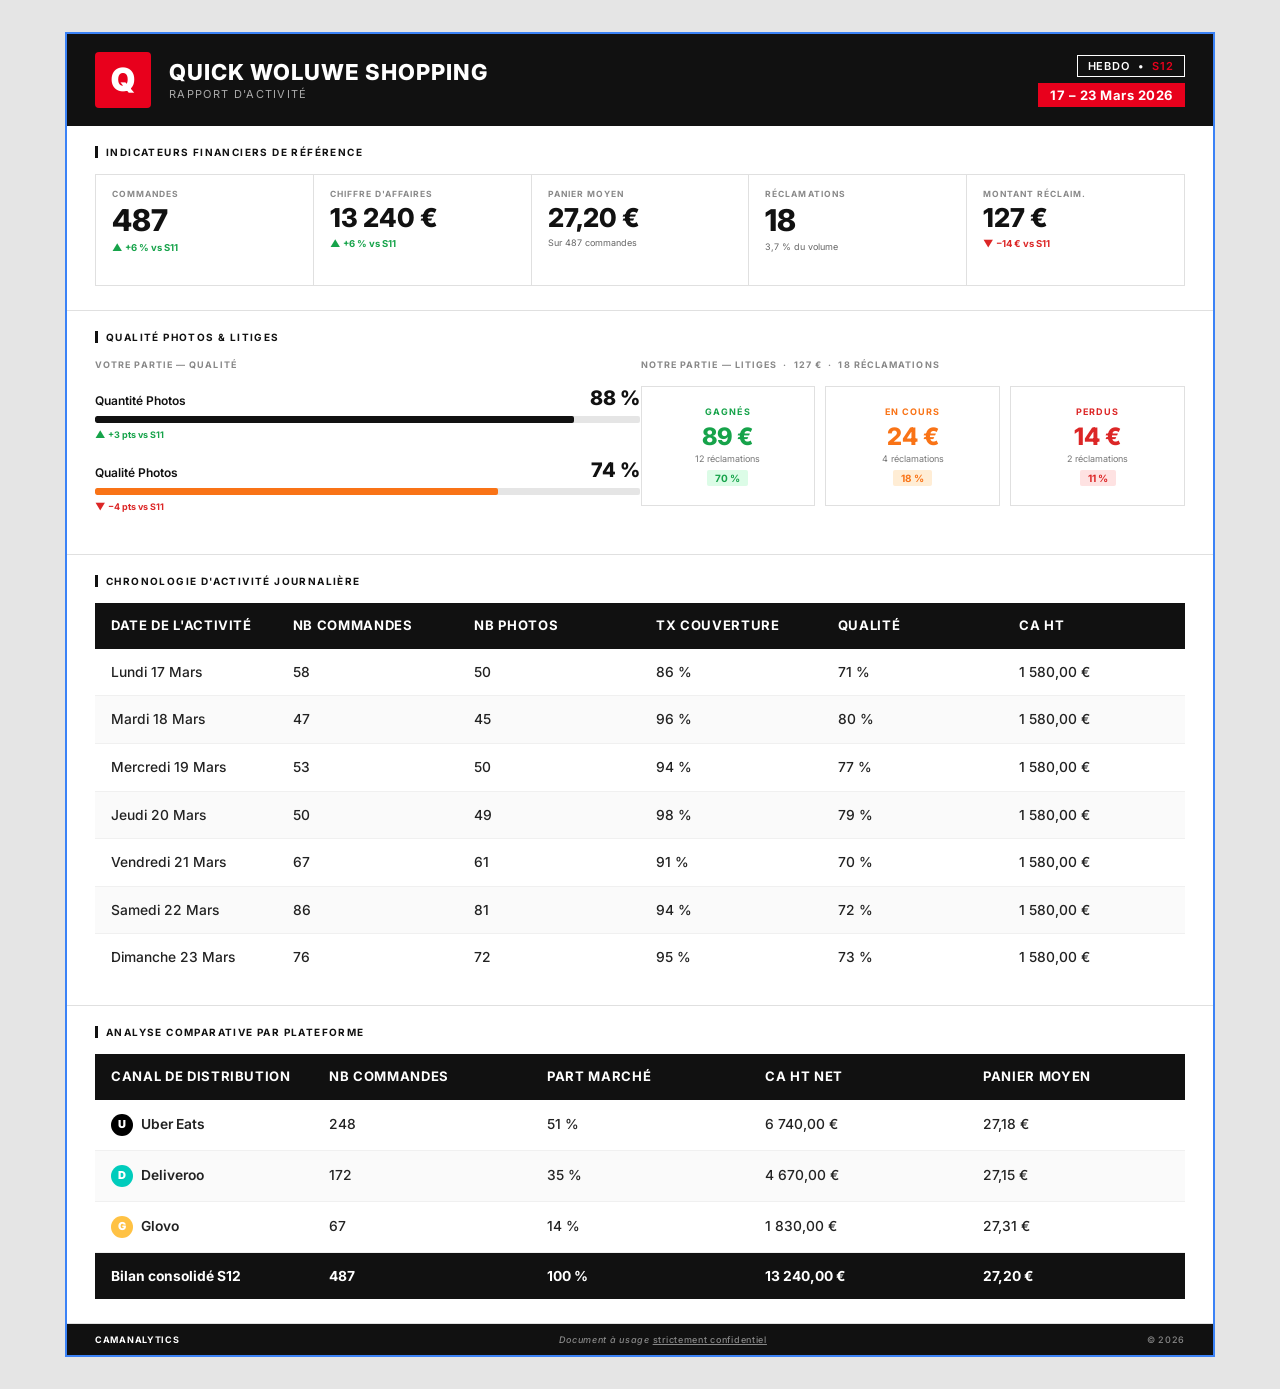
==== commit 6b8ae416: "Update print statement from 'Hello' to 'Goodbye'" ====
--- a/index.html
+++ b/index.html
@@ -19,10 +19,11 @@
     }
 
     .page {
-      width: 900px;
+      width: 1150px;
+      max-width: 100%;
       background: #fff;
       border: 2px solid #3b82f6;
-      overflow: hidden;
+      overflow: visible;
     }
 
     /* ── HEADER ── */
@@ -315,24 +316,21 @@
     thead th,
     tbody td {
       width: var(--col-width, 16.666%);
-      height: 44px;
-      padding: 10px 12px;
+      min-height: 52px;
+      height: auto;
+      padding: 14px 16px;
       text-align: left;
       vertical-align: middle;
-      overflow: hidden;
-      text-overflow: ellipsis;
+      overflow: visible;
       white-space: nowrap;
+      line-height: 1.35;
     }
 
     thead th {
-      font-size: 9px;
-      font-weight: 700;
-      letter-spacing: 0.1em;
-      text-transform: uppercase;
-    }
-
-    tbody td:first-child {
-      white-space: normal;
+      font-size: 13.1px;
+      font-weight: 700;
+      letter-spacing: 0.05em;
+      text-transform: uppercase;
     }
 
     table.cols-5 {
@@ -352,7 +350,7 @@
     tbody tr:nth-child(even) { background: #fafafa; }
 
     tbody td {
-      font-size: 12px;
+      font-size: 13.8px;
       font-weight: 500;
       color: #222;
     }
@@ -384,7 +382,7 @@
       background: #111 !important;
       color: #fff !important;
       font-weight: 700 !important;
-      font-size: 12px;
+      font-size: 13.8px;
     }
 
     /* ── FOOTER ── */
